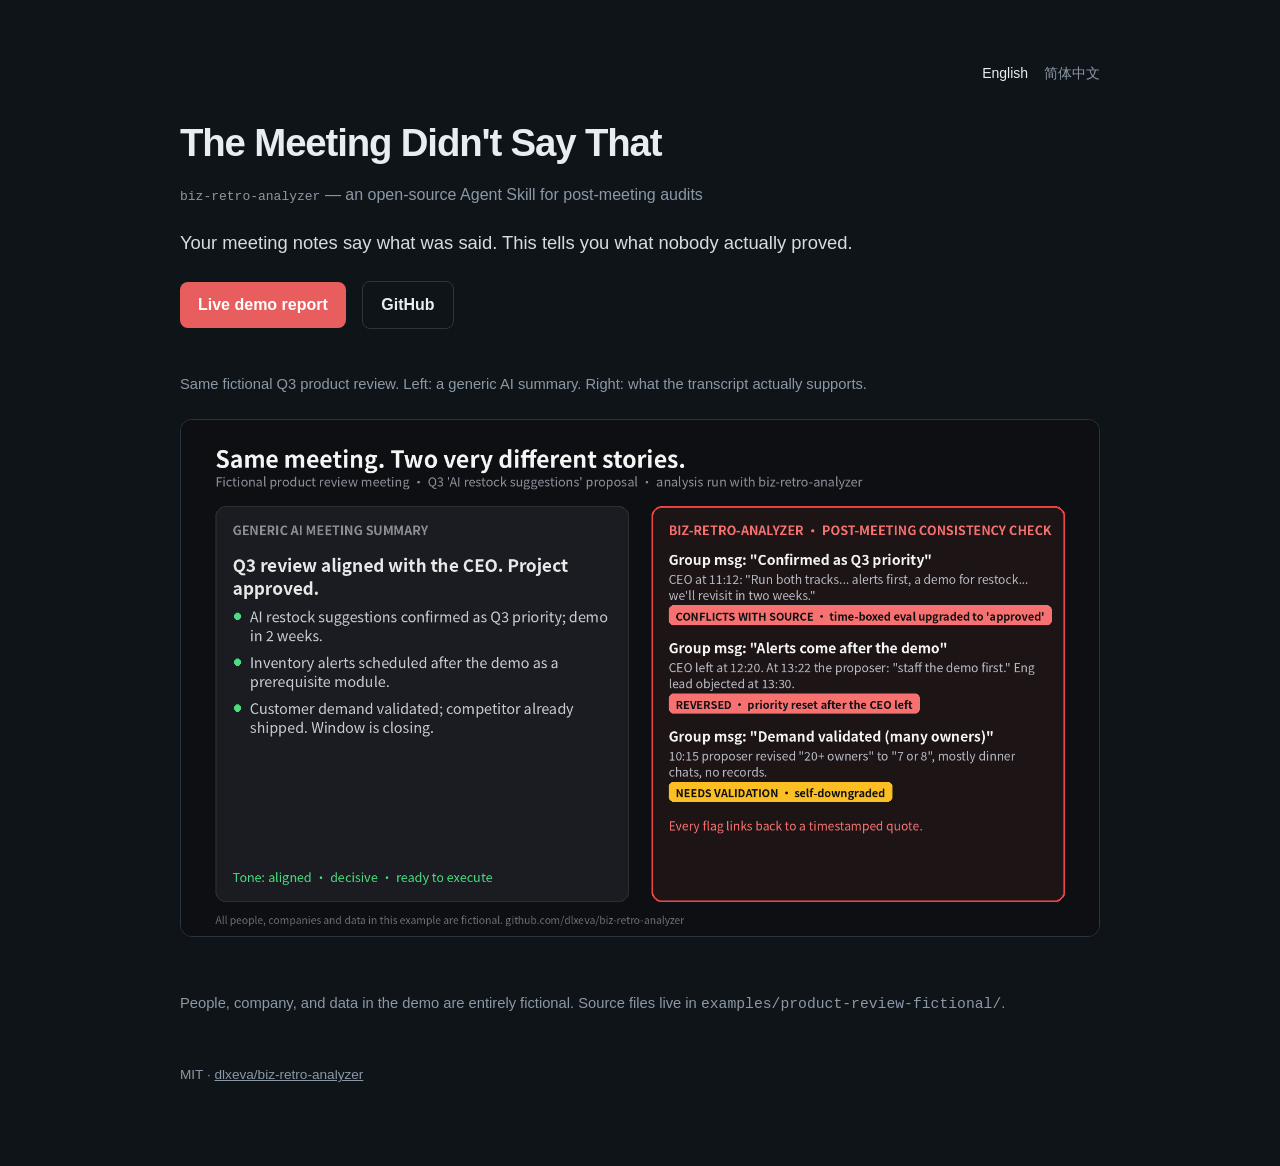
==== docs/index.html @ 2f88452b "docs: README first screen, live demo Pages, coerce string assumptions Replace the English/Chinese RE" ====
<!DOCTYPE html>
<html lang="en">
<head>
  <meta charset="UTF-8">
  <meta name="viewport" content="width=device-width, initial-scale=1.0">
  <title>The Meeting Didn't Say That · biz-retro-analyzer</title>
  <meta name="description" content="Your meeting notes say what was said. This tells you what nobody actually proved.">
  <style>
    :root {
      --bg: #0f1419;
      --paper: #171d24;
      --ink: #e8edf1;
      --muted: #8b98a5;
      --accent: #e85d5d;
      --ok: #3dba7a;
      --border: #2a3540;
    }
    * { box-sizing: border-box; }
    body {
      margin: 0;
      font-family: "PingFang SC", "Microsoft YaHei", "Segoe UI", sans-serif;
      background: var(--bg);
      color: var(--ink);
      line-height: 1.6;
    }
    .wrap { width: min(920px, calc(100% - 40px)); margin: 0 auto; padding: 48px 0 80px; }
    .lang { text-align: right; font-size: 14px; color: var(--muted); }
    .lang a { color: var(--muted); text-decoration: none; margin-left: 12px; }
    .lang a:hover, .lang a.on { color: var(--ink); }
    h1 { font-size: clamp(1.8rem, 4vw, 2.4rem); letter-spacing: -0.03em; margin: 28px 0 8px; }
    .sub { color: var(--muted); margin: 0 0 20px; }
    .hero { font-size: 1.15rem; color: #d5dde4; margin: 0 0 24px; }
    .cta {
      display: inline-block;
      background: var(--accent);
      color: #fff;
      text-decoration: none;
      padding: 10px 18px;
      border-radius: 8px;
      font-weight: 600;
      margin: 0 12px 28px 0;
    }
    .cta.ghost { background: transparent; border: 1px solid var(--border); color: var(--ink); }
    img.shot {
      width: 100%;
      border-radius: 12px;
      border: 1px solid var(--border);
      margin: 8px 0 32px;
    }
    .note { color: var(--muted); font-size: 0.92rem; }
    footer { margin-top: 48px; color: var(--muted); font-size: 0.85rem; }
    footer a { color: var(--muted); }
    .zh { display: none; }
    body.show-zh .en { display: none; }
    body.show-zh .zh { display: block; }
  </style>
</head>
<body>
  <div class="wrap">
    <p class="lang">
      <a href="#en" id="to-en" class="on">English</a>
      <a href="#zh" id="to-zh">简体中文</a>
    </p>

    <div class="en">
      <h1>The Meeting Didn't Say That</h1>
      <p class="sub"><code>biz-retro-analyzer</code> — an open-source Agent Skill for post-meeting audits</p>
      <p class="hero">Your meeting notes say what was said. This tells you what nobody actually proved.</p>
      <p>
        <a class="cta" href="./demo/">Live demo report</a>
        <a class="cta ghost" href="https://github.com/dlxeva/biz-retro-analyzer">GitHub</a>
      </p>
      <p class="note">Same fictional Q3 product review. Left: a generic AI summary. Right: what the transcript actually supports.</p>
      <img class="shot" src="./before-after.png" alt="Generic AI summary versus biz-retro-analyzer">
      <p class="note">People, company, and data in the demo are entirely fictional. Source files live in <code>examples/product-review-fictional/</code>.</p>
    </div>

    <div class="zh">
      <h1>会后照妖镜</h1>
      <p class="sub"><code>biz-retro-analyzer</code> —— 开源 Agent Skill，专做会后审计</p>
      <p class="hero">纪要告诉你大家说了什么，它告诉你哪句话其实没人证明过。</p>
      <p>
        <a class="cta" href="./demo/">Live demo report</a>
        <a class="cta ghost" href="https://github.com/dlxeva/biz-retro-analyzer">GitHub</a>
      </p>
      <p class="note">同一场虚构 Q3 评审会。左：普通 AI 纪要。右：逐字稿实际支撑的内容。</p>
      <img class="shot" src="./before-after-zh.png" alt="普通纪要 vs biz-retro-analyzer">
      <p class="note">演示中的人物、公司、数据全部虚构。原始材料在 <code>examples/product-review-fictional/</code>。</p>
    </div>

    <footer>
      MIT · <a href="https://github.com/dlxeva/biz-retro-analyzer">dlxeva/biz-retro-analyzer</a>
    </footer>
  </div>
  <script>
    function show(lang) {
      document.body.classList.toggle("show-zh", lang === "zh");
      document.getElementById("to-en").classList.toggle("on", lang !== "zh");
      document.getElementById("to-zh").classList.toggle("on", lang === "zh");
      document.documentElement.lang = lang === "zh" ? "zh-CN" : "en";
    }
    document.getElementById("to-en").addEventListener("click", function (e) { e.preventDefault(); show("en"); });
    document.getElementById("to-zh").addEventListener("click", function (e) { e.preventDefault(); show("zh"); });
    if (location.hash === "#zh" || (navigator.language || "").toLowerCase().indexOf("zh") === 0) show("zh");
  </script>
</body>
</html>
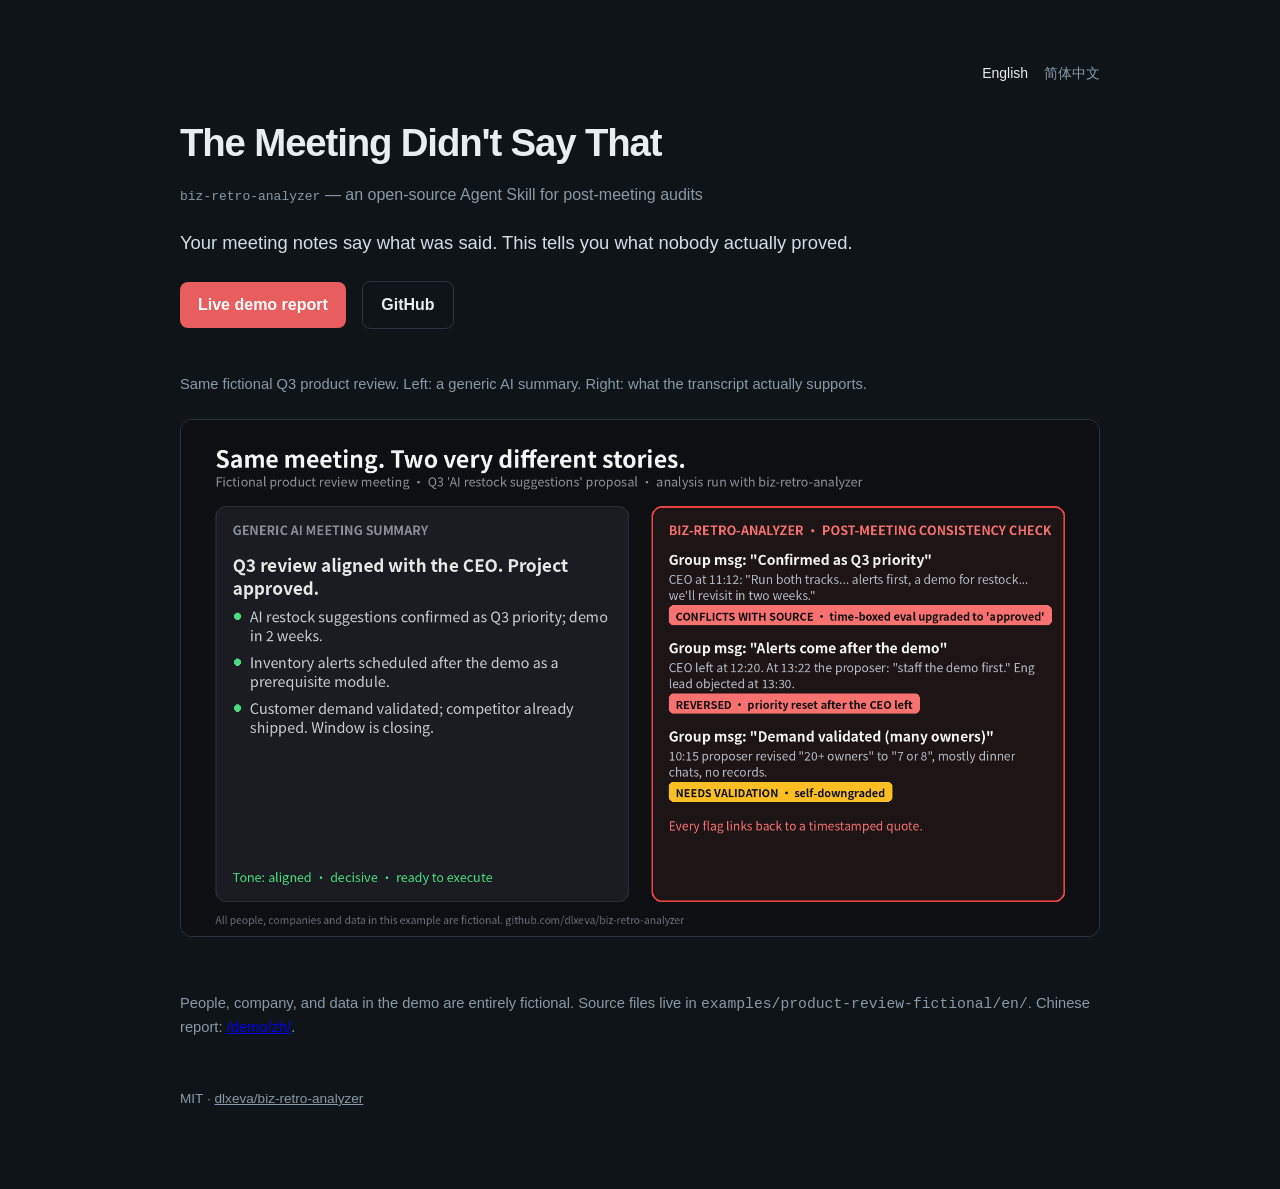
==== commit 4a95c33e: "docs: English live demo for HN, Chinese report at /demo/zh Rewrite the Pages demo as a natural-Engli" ====
--- a/docs/index.html
+++ b/docs/index.html
@@ -18,10 +18,13 @@
     * { box-sizing: border-box; }
     body {
       margin: 0;
-      font-family: "PingFang SC", "Microsoft YaHei", "Segoe UI", sans-serif;
+      font-family: "Segoe UI", "Helvetica Neue", Arial, system-ui, sans-serif;
       background: var(--bg);
       color: var(--ink);
       line-height: 1.6;
+    }
+    body.show-zh {
+      font-family: "PingFang SC", "Microsoft YaHei", "Segoe UI", sans-serif;
     }
     .wrap { width: min(920px, calc(100% - 40px)); margin: 0 auto; padding: 48px 0 80px; }
     .lang { text-align: right; font-size: 14px; color: var(--muted); }
@@ -72,7 +75,7 @@
       </p>
       <p class="note">Same fictional Q3 product review. Left: a generic AI summary. Right: what the transcript actually supports.</p>
       <img class="shot" src="./before-after.png" alt="Generic AI summary versus biz-retro-analyzer">
-      <p class="note">People, company, and data in the demo are entirely fictional. Source files live in <code>examples/product-review-fictional/</code>.</p>
+      <p class="note">People, company, and data in the demo are entirely fictional. Source files live in <code>examples/product-review-fictional/en/</code>. Chinese report: <a href="./demo/zh/">/demo/zh/</a>.</p>
     </div>
 
     <div class="zh">
@@ -80,10 +83,10 @@
       <p class="sub"><code>biz-retro-analyzer</code> —— 开源 Agent Skill，专做会后审计</p>
       <p class="hero">纪要告诉你大家说了什么，它告诉你哪句话其实没人证明过。</p>
       <p>
-        <a class="cta" href="./demo/">Live demo report</a>
+        <a class="cta" href="./demo/zh/">在线演示报告</a>
         <a class="cta ghost" href="https://github.com/dlxeva/biz-retro-analyzer">GitHub</a>
       </p>
-      <p class="note">同一场虚构 Q3 评审会。左：普通 AI 纪要。右：逐字稿实际支撑的内容。</p>
+      <p class="note">同一场虚构 Q3 评审会。左：普通 AI 纪要。右：逐字稿实际支撑的内容。英文演示在 <a href="./demo/">/demo/</a>。</p>
       <img class="shot" src="./before-after-zh.png" alt="普通纪要 vs biz-retro-analyzer">
       <p class="note">演示中的人物、公司、数据全部虚构。原始材料在 <code>examples/product-review-fictional/</code>。</p>
     </div>
@@ -101,7 +104,7 @@
     }
     document.getElementById("to-en").addEventListener("click", function (e) { e.preventDefault(); show("en"); });
     document.getElementById("to-zh").addEventListener("click", function (e) { e.preventDefault(); show("zh"); });
-    if (location.hash === "#zh" || (navigator.language || "").toLowerCase().indexOf("zh") === 0) show("zh");
+    if (location.hash === "#zh") show("zh");
   </script>
 </body>
 </html>
